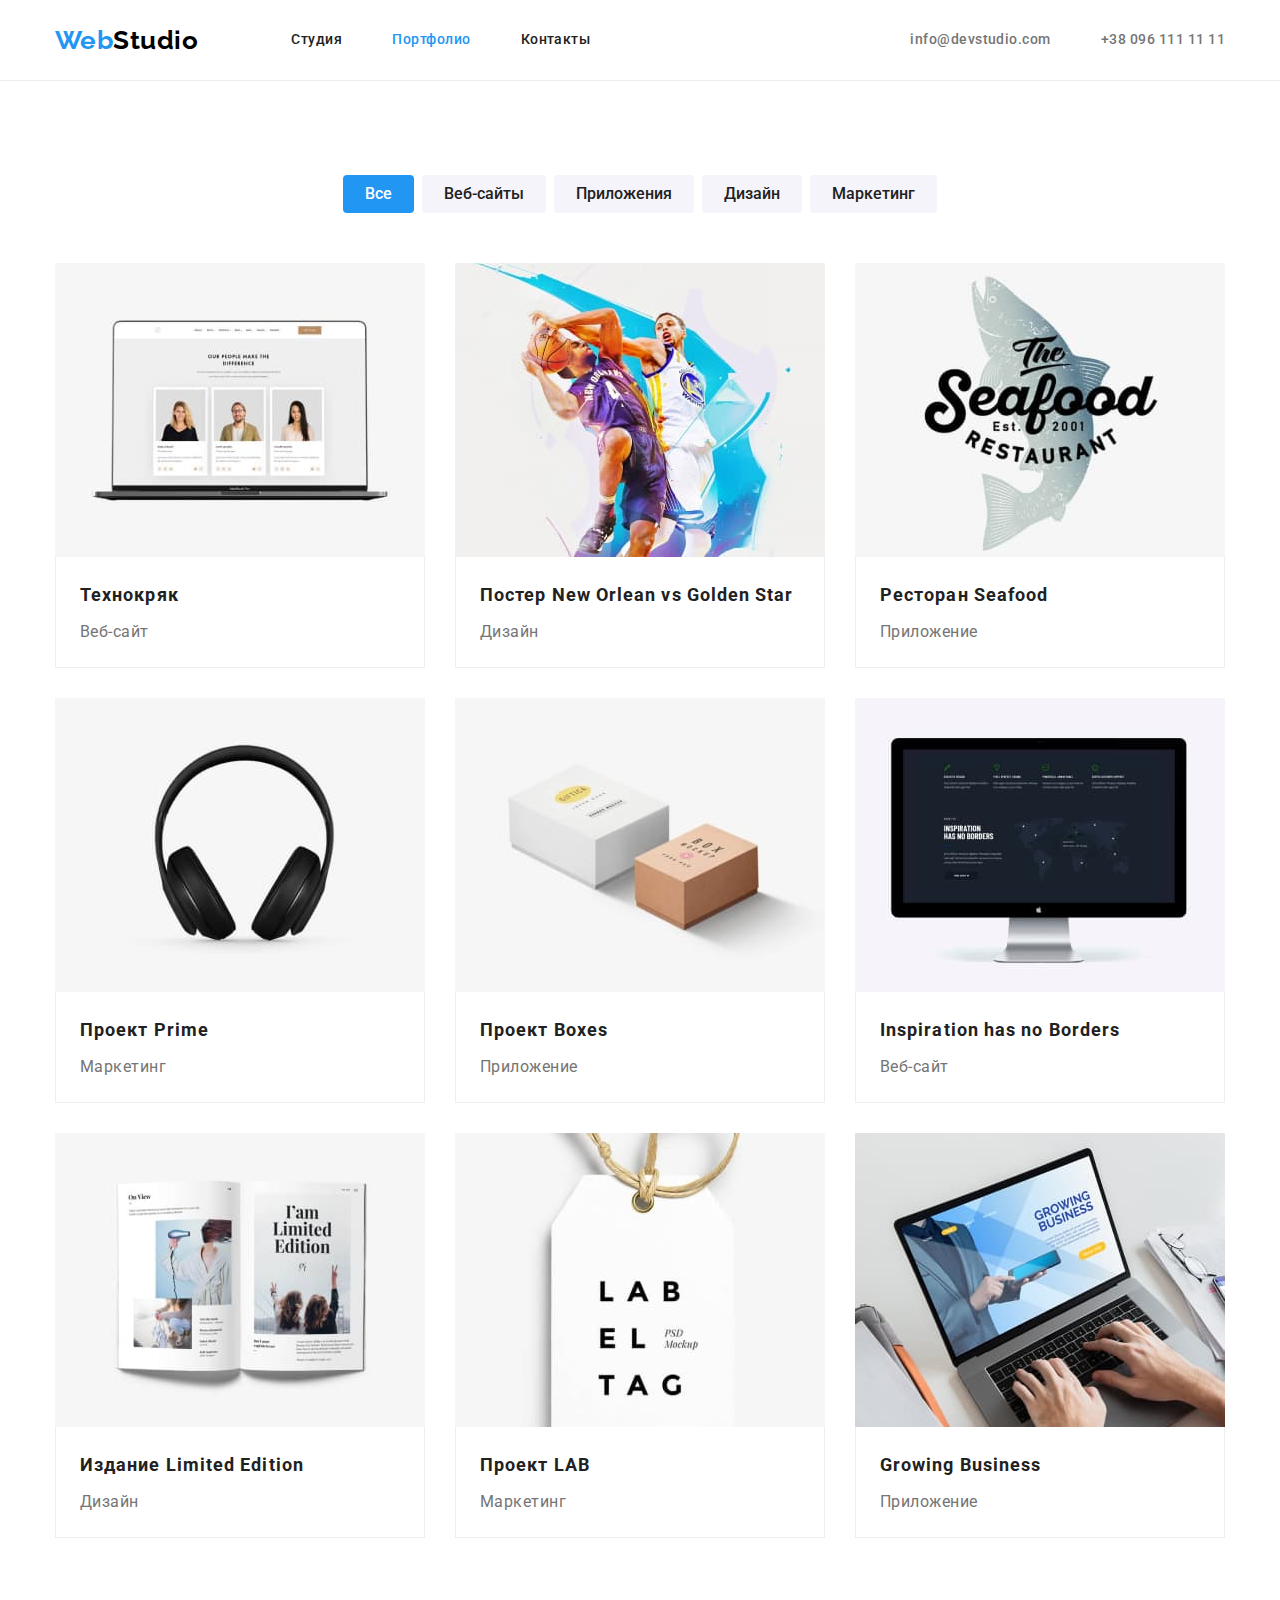
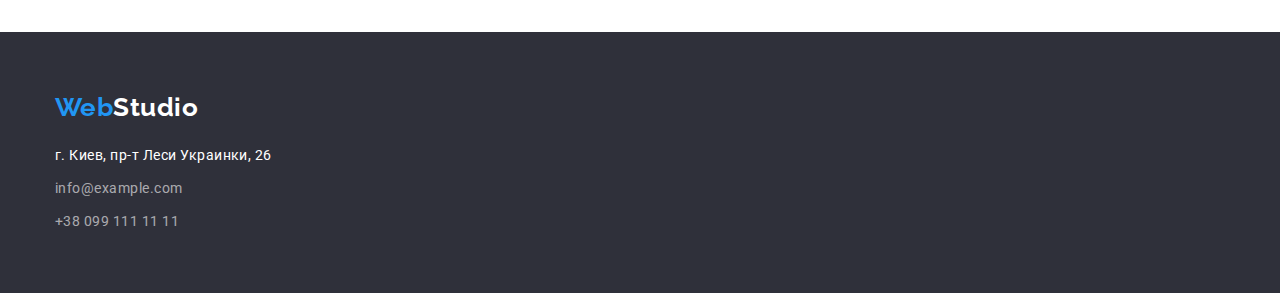
==== portfolio.html @ b0e593db "копия дз3" ====
<!DOCTYPE html>
<html lang="en">

<head>
    <meta charset="UTF-8">
    <meta http-equiv="X-UA-Compatible" content="IE=edge">
    <meta name="viewport" content="width=device-width, initial-scale=1.0">
    <title>Document</title>
    <link rel="preconnect" href="https://fonts.googleapis.com">
    <link rel="preconnect" href="https://fonts.gstatic.com" crossorigin>
    <link
        href="https://fonts.googleapis.com/css2?family=Raleway:wght@700&family=Roboto:wght@400;500;700;900&display=swap"
        rel="stylesheet">
    <link rel="stylesheet" href="https://cdn.jsdelivr.net/npm/modern-normalize@1.1.0/modern-normalize.min.css">
    <link rel="stylesheet" href="css/style.css">
</head>

<body>
<!--Header-->
<header class="header">
    <div class="container">
        <nav class="header-nav">
            <a href="" class="logo-header"> Web<span class="logo-header-b">Studio</span></a>
            <ul class="header-nav list">
                <li class="header-nav-item"><a href="./index.html" class="header-nav-link">Студия</a></li>
                <li class="header-nav-item"><a href="./portfolio.html" class="header-nav-link current">Портфолио</a></li>
                <li class="header-nav-item"><a href="" class="header-nav-link">Контакты</a></li>
            </ul>
        </nav>
        <ul class="header-contacts list">
            <li class="header-contacts-item"><a href="mailto:info@devstudio.com"
                    class="header-contacts-link">info@devstudio.com</a></li>
            <li class="header-contacts-item"><a href="tel:+380961111111" class="header-contacts-link">+38 096 111 11
                    11</a></li>
        </ul>
    </div>
</header>
    <!--Main content-->

<main>
    <!--Portfolio-->
    <section class="portfolio section">
        <div class="container">
            <h1 class="header visually-hidden">Наши работы</h1>
            <ul class="portfolio-button list">
                <li class="portfolio-button-item"><button type="button" class="portfolio-button-primary">Все</button>
                </li>
                <li class="portfolio-button-item"><button type="button"
                        class="portfolio-button-secondary">Веб-сайты</button></li>
                <li class="portfolio-button-item"><button type="button"
                        class="portfolio-button-secondary">Приложения</button></li>
                <li class="portfolio-button-item"><button type="button"
                        class="portfolio-button-secondary">Дизайн</button></li>
                <li class="portfolio-button-item"><button type="button"
                        class="portfolio-button-secondary">Маркетинг</button></li>
            </ul>

            <ul class="portfolio-card list">
                <li class="portfolio-card-item">
                    <a href="" class="portfolio-card-link">
                        <img src="./images/port1.jpg" alt="Технокряк" width="370">
                        <div class="portfolio-card-bottom">
                            <h2 class="portfolio-card-title">Технокряк</h2>
                            <p class='portfolio-card-description'>Веб-сайт</p>
                        </div>
                    </a>
                </li>
                <li class="portfolio-card-item">
                    <a href="" class="portfolio-card-link">
                        <img src="./images/port2_2.jpg" alt="Постер New Orlean vs Golden Star" width="370">
                        <div class="portfolio-card-bottom">
                            <h2 class="portfolio-card-title">Постер New Orlean vs Golden Star</h2>
                            <p class='portfolio-card-description'>Дизайн</p>
                        </div>
                    </a>
                </li>
                <li class="portfolio-card-item">
                    <a href="" class="portfolio-card-link">
                        <img src="./images/port3_3.jpg" alt="Ресторан Seafood" width="370">
                        <div class="portfolio-card-bottom">
                            <h2 class="portfolio-card-title">Ресторан Seafood</h2>
                            <p class='portfolio-card-description'>Приложение</p>
                        </div>
                    </a>
                </li>
                <li class="portfolio-card-item">
                    <a href="" class="portfolio-card-link">
                        <img src="./images/port4_4.jpg" alt="Проект Prime" width="370">
                        <div class="portfolio-card-bottom">
                            <h2 class="portfolio-card-title">Проект Prime</h2>
                            <p class='portfolio-card-description'>Маркетинг</p>
                        </div>
                    </a>
                </li>
                <li class="portfolio-card-item">
                    <a href="" class="portfolio-card-link">
                        <img src="./images/port5_5.jpg" alt="Проект Boxes" width="370">
                        <div class="portfolio-card-bottom">
                            <h2 class="portfolio-card-title">Проект Boxes</h2>
                            <p class='portfolio-card-description'>Приложение</p>
                        </div>
                    </a>
                </li>
                <li class="portfolio-card-item">
                    <a href="" class="portfolio-card-link">
                        <img src="./images/port6_6.jpg" alt="Inspiration has no Borders" width="370">
                        <div class="portfolio-card-bottom">
                            <h2 class="portfolio-card-title">Inspiration has no Borders</h2>
                            <p class='portfolio-card-description'>Веб-сайт</p>
                        </div>
                    </a>
                </li>
                <li class="portfolio-card-item">
                    <a href="" class="portfolio-card-link">
                        <img src="./images/port7_7.jpg" alt="Издание Limited Edition" width="370">
                        <div class="portfolio-card-bottom">
                            <h2 class="portfolio-card-title">Издание Limited Edition</h2>
                            <p class='portfolio-card-description'>Дизайн</p>
                        </div>
                    </a>
                </li>
                <li class="portfolio-card-item">
                    <a href="" class="portfolio-card-link">
                        <img src="./images/port8_8.jpg" alt="Проект LAB" width="370">
                        <div class="portfolio-card-bottom">
                            <h2 class="portfolio-card-title">Проект LAB</h2>
                            <p class='portfolio-card-description'>Маркетинг</p>
                        </div>
                    </a>
                </li>
                <li class="portfolio-card-item">
                    <a href="" class="portfolio-card-link">
                        <img src="./images/port9_9.jpg" alt="Growing Business" width="370">
                        <div class="portfolio-card-bottom">
                            <h2 class="portfolio-card-title">Growing Business</h2>
                            <p class='portfolio-card-description'>Приложение</p>
                        </div>
                    </a>
                </li>
            </ul>
        </div>


    </section>
</main>




<!--Footer  -->
<footer class="footer">
    <div class="container">
        <a href="" class="logo-footer"> Web<span class="logo-footer-w">Studio</span></a>
        <address class="footer-contacts">
            г. Киев, пр-т Леси Украинки, 26
            <ul class="footer-contacts list">
                <li class="footer-contacts-item"><a href="mailto:info@example.com"
                        class="footer-contacts-link">info@example.com</a></li>
                <li class="footer-contacts-item"><a href="tel:+380991111111" class="footer-contacts-link"> +38 099 111
                        11 11</a></li>
            </ul>
        </address>
</footer>
</body>

</html>
---- css/style.css ----
:root {
  --primary-text-color: #757575;
  --title-text-color: #212121;
  --accent-color-primary: #2196f3;
  --accent-color-secondary: #ffffff;
  --primary-background-color: #e5e5e5;
  --secondary-background-color: #f5f4fa;
  --footer-background-color: #2f303a;
  --header-border: #ececec;
  --portfolio-border: #eeeeee;
}

body {
  font-family: "Roboto", sans-serif;
  font-style: normal;
  font-weight: 400;
  color: var(--primary-text-color);
  letter-spacing: 0.03em;
}

ul {
  padding: 0;
}

.list {
  list-style: none;
  margin: 0;
  padding: 0;
}

img {
  display: block;
  width: 100%;
  height: auto;
}

.section {
  padding: 94px 0;
}

.container {
  width: 1200px;
  padding-left: 15px;
  padding-right: 15px;
  margin-left: auto;
  margin-right: auto;
}

.visually-hidden {
  position: absolute;
  width: 1px;
  height: 1px;
  margin: -1px;
  border: 0;
  padding: 0;

  white-space: nowrap;
  clip-path: inset(100%);
  clip: rect(0 0 0 0);
  overflow: hidden;
}

/*Header*/
.header {
  font-weight: 500;
  font-size: 14px;
  line-height: 1.14;
  background-color: var(--accent-color-secondary);
  border-bottom: 1px solid var(--header-border);
}

header .container {
  display: flex;
  align-items: center;
  justify-content: space-between;
}

.logo-header {
  color: var(--accent-color-primary);
  font-family: "Raleway", sans-serif;
  font-style: normal;
  font-weight: 700;
  font-size: 26px;
  line-height: 1.19;
  text-decoration: none;
  margin-right: 93px;
}

.logo-header-b {
  color: #000000;
}

.header-nav {
  display: flex;
  align-items: center;
}

.header-nav-link {
  display: block;
  color: var(--title-text-color);
  text-decoration: none;
  padding: 32px 0;
}

.header-nav-item:not(:last-child) {
  margin-right: 50px;
}

.header-nav-link:hover,
.header-nav-link:focus {
  color: var(--accent-color-primary);
}

.current {
  color: var(--accent-color-primary);
  text-decoration: none;
}

.header-contacts {
  display: flex;
  align-items: center;
}

.header-contacts-link {
  color: var(--primary-text-color);
  text-decoration: none;
}

.header-contacts-item:not(:last-child) {
  margin-right: 50px;
}

.header-contacts-link:hover,
.header-contacts-link:focus {
  color: var(--accent-color-primary);
}

/*Main contect*/

/*Hero*/

.hero {
  background-color: var(--footer-background-color);
  text-align: center;
  padding: 200px 0;
}

.hero-title {
  color: var(--accent-color-secondary);
  font-weight: 900;
  font-size: 44px;
  line-height: 1.36;
  letter-spacing: 0.06em;
  text-transform: uppercase;
  margin: 0 auto 30px auto;
  max-width: 696px;
}

.hero-button {
  background-color: var(--accent-color-primary);
  color: var(--accent-color-secondary);
  font-weight: 700;
  font-size: 16px;
  line-height: 1.88;
  letter-spacing: 0.06em;
  padding: 10px 32px;
  border: none;
  box-shadow: 0px 4px 4px rgba(0, 0, 0, 0.15);
  border-radius: 4px;
}

.hero-button:hover,
.hero-button:focus {
  background-color: #188ce8;
}

/*Preferences*/

.preferences {
  padding-bottom: 0;
}

.preferences .list {
  display: flex;
}

.preferences-card {
  width: 270px;
}
.preferences-card:not(:last-child) {
  margin-right: 30px;
}

.preferences-title {
  color: var(--title-text-color);
  font-weight: 700;
  font-size: 14px;
  line-height: 1.14;
  text-transform: uppercase;
  margin-top: 0;
  margin-bottom: 10px;
}

.preferences-description {
  font-size: 14px;
  line-height: 1.71;
  margin: 0;
}

/*About us*/

.about-us-title {
  color: var(--title-text-color);
  font-weight: 700;
  font-size: 36px;
  line-height: 1.16;
  text-align: center;
  margin-top: 0;
  margin-bottom: 50px;
}

.about-us .list {
  display: flex;
}

.about-us-pic {
  display: block;
  width: 370px;
}

.about-us-pic:not(:last-child) {
  margin-right: 30px;
}

/*Our team*/

.team {
  background-color: var(--secondary-background-color);
}

.team-title {
  color: var(--title-text-color);
  font-weight: 700;
  font-size: 36px;
  line-height: 1.16;
  text-align: center;
  margin-top: 0;
  margin-bottom: 50px;
}

.team .list {
  display: flex;
}

.team-member {
  width: 270px;
  background-color: var(--accent-color-secondary);
  box-shadow: 0px 1px 3px rgba(0, 0, 0, 0.12), 0px 1px 1px rgba(0, 0, 0, 0.14),
    0px 2px 1px rgba(0, 0, 0, 0.2);
  border-radius: 0px 0px 4px 4px;
}

.team-member:not(:last-child) {
  margin-right: 30px;
}

.team-member-part {
  padding: 30px;
}

.team-member-title {
  color: var(--title-text-color);
  font-weight: 500;
  font-size: 16px;
  line-height: 1.19;
  text-align: center;
  margin-top: 0;
  margin-bottom: 10px;
}

.team-member-description {
  font-size: 16px;
  line-height: 1.19;
  text-align: center;
  margin-top: 0;
  margin-bottom: 0;
}

/*Footer*/

.footer {
  background-color: var(--footer-background-color);
  font-weight: 400;
  font-size: 14px;
  line-height: 1.72;
  padding: 60px 0;
}

.logo-footer {
  color: var(--accent-color-primary);
  font-family: "Raleway", sans-serif;
  font-style: normal;
  font-weight: 700;
  font-size: 26px;
  line-height: 1.19;
  text-decoration: none;
  display: inline-block;
  margin-bottom: 20px;
}

.logo-footer-w {
  color: var(--accent-color-secondary);
}

address {
  font-family: inherit;
  color: var(--accent-color-secondary);
  font-style: normal;
}

.footer-contacts .list {
  margin-top: 9px;
}

.footer-contacts-item:not(:last-child) {
  display: inline-block;
  margin-bottom: 9px;
}

.footer-contacts-link {
  color: rgba(255, 255, 255, 0.6);
  text-decoration: none;
}

.footer-contacts-link:hover,
.footer-contacts-link:focus {
  color: var(--accent-color-secondary);
}

/*Potrfolio page content*/

/*Portfolio buttons*/

.portfolio-button {
  display: flex;
  justify-content: center;
  margin-bottom: 50px;
}

.portfolio-button-item:not(:last-child) {
  margin-right: 8px;
}

.portfolio-button-primary {
  font-family: inherit;
  color: var(--accent-color-secondary);
  background-color: var(--accent-color-primary);
  font-weight: 500;
  font-size: 16px;
  line-height: 1.62;
  padding: 6px 22px;
  border: none;
  border-radius: 4px;
}

.portfolio-button-secondary {
  font-family: inherit;
  color: var(--title-text-color);
  background-color: var(--secondary-background-color);
  font-weight: 500;
  font-size: 16px;
  line-height: 1.62;
  padding: 6px 22px;
  border: none;
  border-radius: 4px;
}

.portfolio-button-secondary:hover,
.portfolio-button-secondary:focus {
  color: var(--accent-color-secondary);
  background-color: var(--accent-color-primary);
}

/*Portfolio cards*/

.portfolio-card {
  display: flex;
  flex-wrap: wrap;
  margin: -15px;
}

.portfolio-card-item {
  width: 370px;
  margin: 15px;
}

.portfolio-card-bottom {
  padding: 20px 24px;
  border-bottom: 1px solid var(--portfolio-border);
  border-right: 1px solid var(--portfolio-border);
  border-left: 1px solid var(--portfolio-border);
}

.portfolio-card-link {
  text-decoration: none;
}

.portfolio-card-title {
  color: var(--title-text-color);
  font-weight: 700;
  font-size: 18px;
  line-height: 2;
  letter-spacing: 0.06em;
  margin-top: 0;
  margin-bottom: 4px;
}

.portfolio-card-description {
  color: var(--primary-text-color);
  font-size: 16px;
  line-height: 1.88;
  margin-top: 0;
  margin-bottom: 0;
}
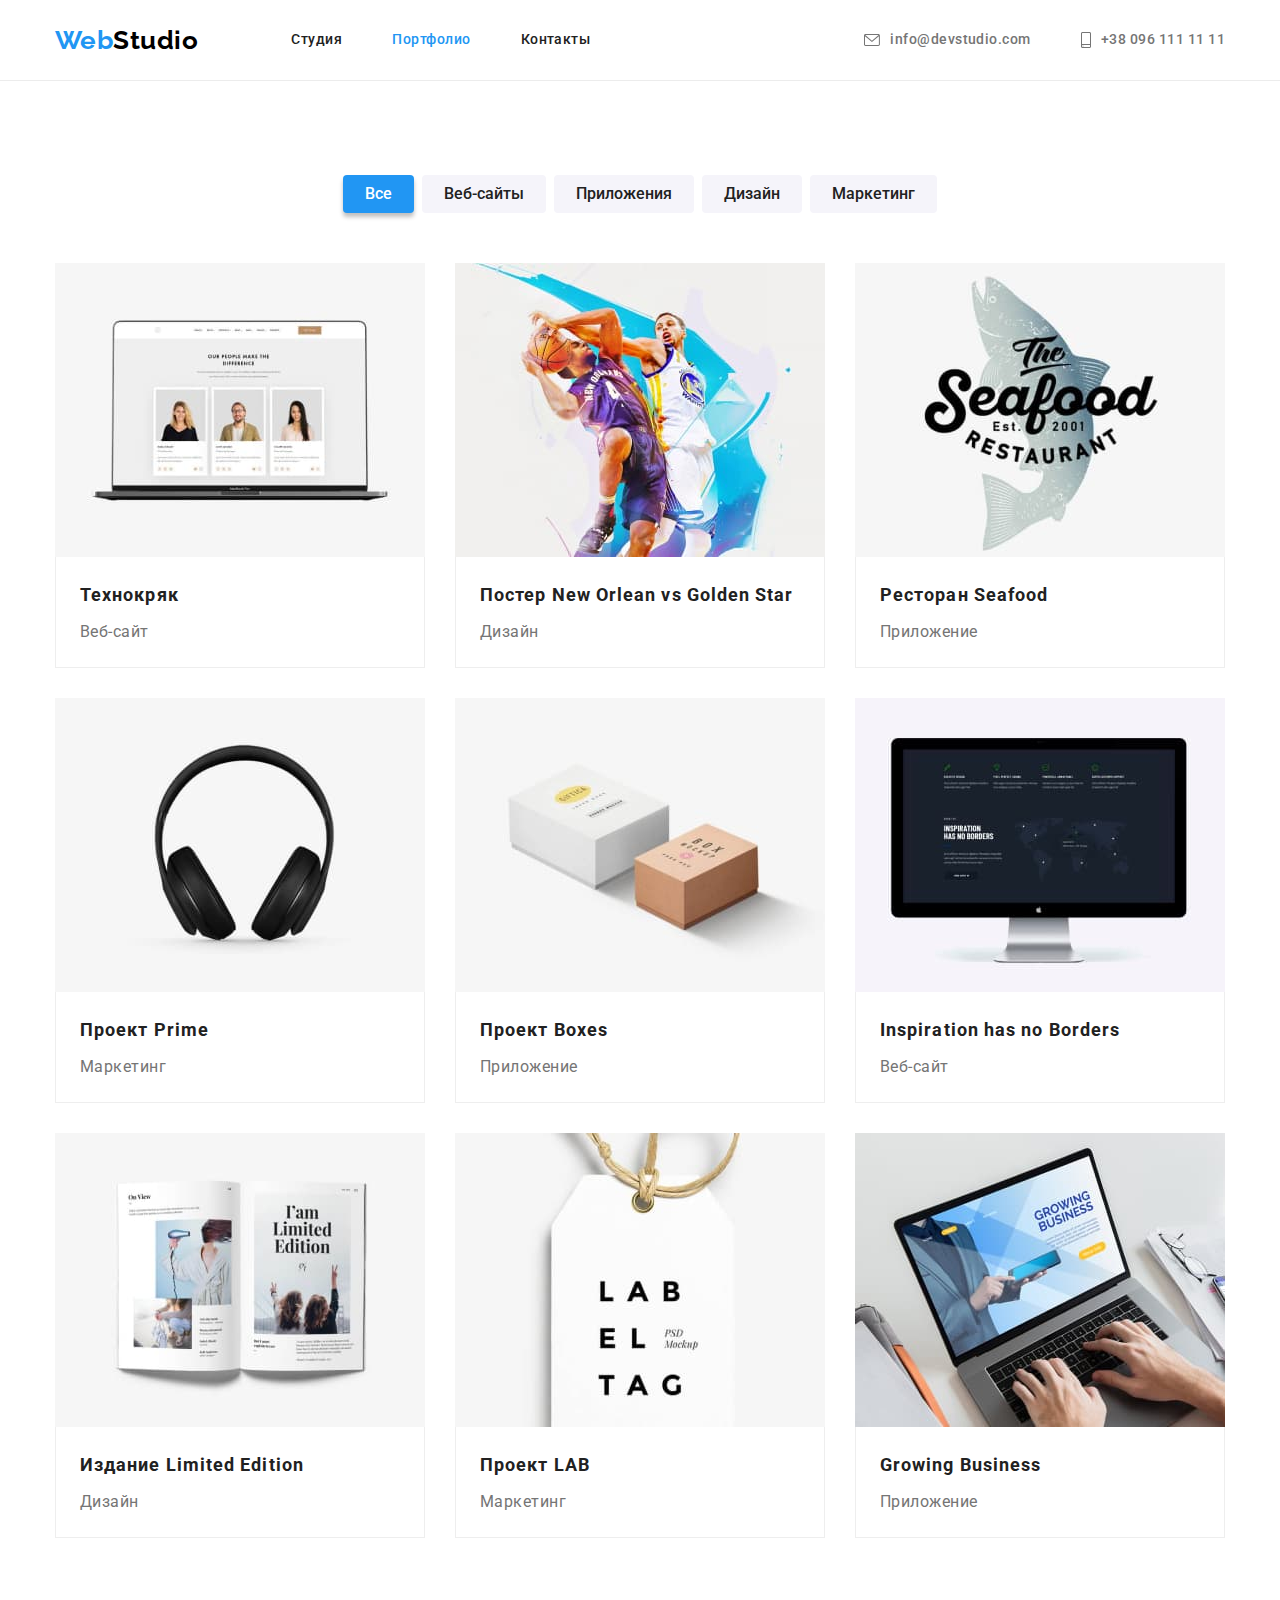
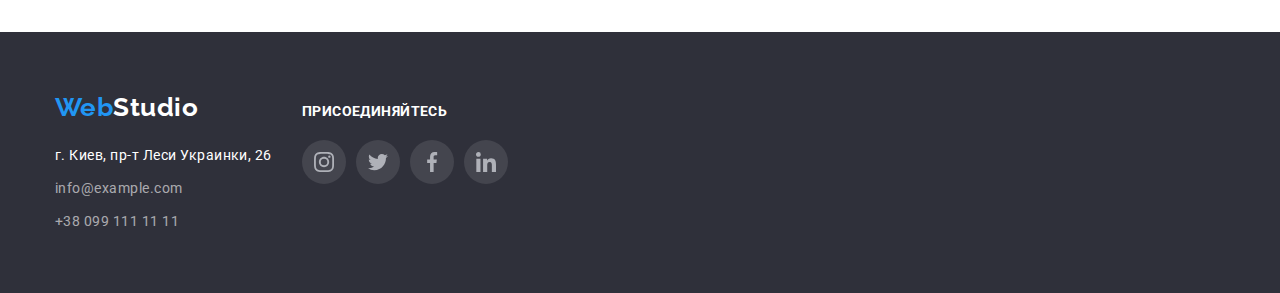
==== commit 14f81c1a: "добавила иконки и тени" ====
--- a/portfolio.html
+++ b/portfolio.html
@@ -16,6 +16,7 @@
 </head>
 
 <body>
+
 <!--Header-->
 <header class="header">
     <div class="container">
@@ -28,13 +29,21 @@
             </ul>
         </nav>
         <ul class="header-contacts list">
-            <li class="header-contacts-item"><a href="mailto:info@devstudio.com"
-                    class="header-contacts-link">info@devstudio.com</a></li>
-            <li class="header-contacts-item"><a href="tel:+380961111111" class="header-contacts-link">+38 096 111 11
+            <li class="header-contacts-item"><a href="mailto:info@devstudio.com" class="header-contacts-link">
+                    <svg class="header-contacts-icon" width="16" height="12">
+                        <use href="./images/symbol-defs.svg#icon-envelope"></use>
+                    </svg>
+                    info@devstudio.com</a></li>
+            <li class="header-contacts-item"><a href="tel:+380961111111" class="header-contacts-link">
+                    <svg class="header-contacts-icon" width="10" height="16">
+                        <use href="./images/symbol-defs.svg#icon-smartphone"></use>
+                    </svg>
+                    +38 096 111 11
                     11</a></li>
         </ul>
     </div>
 </header>
+
     <!--Main content-->
 
 <main>
@@ -150,16 +159,47 @@
 <!--Footer  -->
 <footer class="footer">
     <div class="container">
-        <a href="" class="logo-footer"> Web<span class="logo-footer-w">Studio</span></a>
-        <address class="footer-contacts">
-            г. Киев, пр-т Леси Украинки, 26
-            <ul class="footer-contacts list">
-                <li class="footer-contacts-item"><a href="mailto:info@example.com"
-                        class="footer-contacts-link">info@example.com</a></li>
-                <li class="footer-contacts-item"><a href="tel:+380991111111" class="footer-contacts-link"> +38 099 111
-                        11 11</a></li>
-            </ul>
-        </address>
+        <div class="footer-section-address">
+            <a href="" class="logo-footer"> Web<span class="logo-footer-w">Studio</span></a>
+            <address class="footer-contacts">
+                г. Киев, пр-т Леси Украинки, 26
+                <ul class="footer-contacts list">
+                    <li class="footer-contacts-item"><a href="mailto:info@example.com"
+                            class="footer-contacts-link">info@example.com</a></li>
+                    <li class="footer-contacts-item"><a href="tel:+380991111111" class="footer-contacts-link"> +38 099
+                            111
+                            11 11</a></li>
+                </ul>
+            </address>
+        </div>
+        <div class="footer-section-links">
+            <H2 class="footer-socialnetw-header">Присоединяйтесь</H2>
+            <ul class="footer-socialnetw list">
+                <li class="footer-links"><a href="" class="footer-link">
+                        <svg class="footer-icon" width="20" height="20">
+                            <use href="./images/symbol-defs.svg#icon-instagram"></use>
+                        </svg>
+                    </a></li>
+                <li class="footer-links"><a href="" class="footer-link">
+                        <svg class="footer-icon" width="20" height="20">
+                            <use href="./images/symbol-defs.svg#icon-twitter"></use>
+                        </svg>
+                    </a>
+                </li>
+                <li class="footer-links"><a href="" class="footer-link">
+                        <svg class="footer-icon" width="20" height="20">
+                            <use href="./images/symbol-defs.svg#icon-facebook"></use>
+                        </svg>
+                    </a>
+                </li>
+                <li class="footer-links"><a href="" class="footer-link">
+                        <svg class="footer-icon" width="20" height="20">
+                            <use href="./images/symbol-defs.svg#icon-linkedin"></use>
+                        </svg>
+                    </a>
+                </li>
+            </ul>
+        </div>
 </footer>
 </body>
 
--- a/css/style.css
+++ b/css/style.css
@@ -8,6 +8,7 @@
   --footer-background-color: #2f303a;
   --header-border: #ececec;
   --portfolio-border: #eeeeee;
+  --network-color: #afb1b8;
 }
 
 body {
@@ -122,8 +123,20 @@
 }
 
 .header-contacts-link {
+  display: flex;
+  align-items: center;
   color: var(--primary-text-color);
   text-decoration: none;
+}
+
+.header-contacts-icon {
+  fill: currentColor;
+  margin-right: 10px;
+}
+
+.header-contacts-icon:hover,
+.header-contacts-icon:focus {
+  fill: var(--accent-color-primary);
 }
 
 .header-contacts-item:not(:last-child) {
@@ -140,7 +153,15 @@
 /*Hero*/
 
 .hero {
+  max-width: 1600px;
+  height: 600px;
   background-color: var(--footer-background-color);
+  background-image: linear-gradient(
+      to right,
+      rgba(47, 48, 58, 0.4),
+      rgba(47, 48, 58, 0.4)
+    ),
+    url(../images/bckgr.jpg);
   text-align: center;
   padding: 200px 0;
 }
@@ -191,6 +212,17 @@
   margin-right: 30px;
 }
 
+.preferences-icon {
+  display: flex;
+  width: 270px;
+  height: 120px;
+  justify-content: center;
+  align-items: center;
+  border-radius: 4px;
+  background-color: var(--secondary-background-color);
+  margin-bottom: 30px;
+}
+
 .preferences-title {
   color: var(--title-text-color);
   font-weight: 700;
@@ -286,6 +318,79 @@
   margin-bottom: 0;
 }
 
+.team-contacts-link {
+  display: flex;
+  width: 44px;
+  height: 44px;
+  justify-content: center;
+  align-items: center;
+  border-radius: 50%;
+}
+
+.team-contacts-link:hover,
+.team-contacts-link:focus {
+  background-color: var(--accent-color-primary);
+}
+
+.team-contacts-links:not(:last-child) {
+  margin-right: 10px;
+}
+
+.team-contacts-icon {
+  fill: var(--network-color);
+}
+
+.team-contacts-icon:hover,
+.team-contacts-icon:focus {
+  fill: var(--accent-color-secondary);
+}
+
+/*Our clients*/
+
+.clients-title {
+  color: var(--title-text-color);
+  font-weight: 700;
+  font-size: 36px;
+  line-height: 1.16;
+  text-align: center;
+  margin-top: 0;
+  margin-bottom: 50px;
+}
+
+.clients .list {
+  display: flex;
+  justify-content: center;
+  align-items: center;
+}
+
+.clients-item:not(:last-child) {
+  margin-right: 30px;
+}
+
+.clients-link {
+  display: flex;
+  width: 170px;
+  height: 92px;
+  justify-content: center;
+  align-items: center;
+  border: 1px solid var(--network-color);
+  border-radius: 4px;
+}
+
+.clients-link:hover,
+.clients-link:focus {
+  border-color: var(--accent-color-primary);
+}
+
+.clients-icon {
+  fill: var(--network-color);
+}
+
+.clients-icon:hover,
+.clients-icon:focus {
+  fill: var(--accent-color-primary);
+}
+
 /*Footer*/
 
 .footer {
@@ -296,6 +401,16 @@
   padding: 60px 0;
 }
 
+.footer .container {
+  display: flex;
+  justify-content: flex-start;
+  align-items: baseline;
+}
+
+.footer-section-address {
+  margin-right: 30px;
+}
+
 .logo-footer {
   color: var(--accent-color-primary);
   font-family: "Raleway", sans-serif;
@@ -335,6 +450,51 @@
 .footer-contacts-link:hover,
 .footer-contacts-link:focus {
   color: var(--accent-color-secondary);
+}
+
+.footer-socialnetw-header {
+  font-weight: 700;
+  font-size: 14px;
+  line-height: 1.14;
+  letter-spacing: 0.03em;
+  text-transform: uppercase;
+  color: var(--accent-color-secondary);
+  margin-top: 0;
+  margin-bottom: 20px;
+}
+
+.footer-socialnetw {
+  display: flex;
+  justify-content: center;
+  align-items: center;
+}
+
+.footer-link {
+  display: flex;
+  width: 44px;
+  height: 44px;
+  justify-content: center;
+  align-items: center;
+  border-radius: 50%;
+  background-color: rgba(255, 255, 255, 0.1);
+}
+
+.footer-link:hover,
+.footer-link:focus {
+  background-color: var(--accent-color-primary);
+}
+
+.footer-links:not(:last-child) {
+  margin-right: 10px;
+}
+
+.footer-icon {
+  fill: var(--network-color);
+}
+
+.footer-icon:hover,
+.footer-icon:focus {
+  fill: var(--accent-color-secondary);
 }
 
 /*Potrfolio page content*/
@@ -361,6 +521,7 @@
   padding: 6px 22px;
   border: none;
   border-radius: 4px;
+  box-shadow: 0 4px 4px 0 rgba(0, 0, 0, 0.25);
 }
 
 .portfolio-button-secondary {
@@ -379,6 +540,7 @@
 .portfolio-button-secondary:focus {
   color: var(--accent-color-secondary);
   background-color: var(--accent-color-primary);
+  box-shadow: 0 4px 4px 0 rgba(0, 0, 0, 0.25);
 }
 
 /*Portfolio cards*/
@@ -392,6 +554,11 @@
 .portfolio-card-item {
   width: 370px;
   margin: 15px;
+}
+
+.portfolio-card-item:hover,
+.portfolio-card-item:focus {
+  box-shadow: 0 4px 4px 0 rgba(0, 0, 0, 0.25);
 }
 
 .portfolio-card-bottom {
